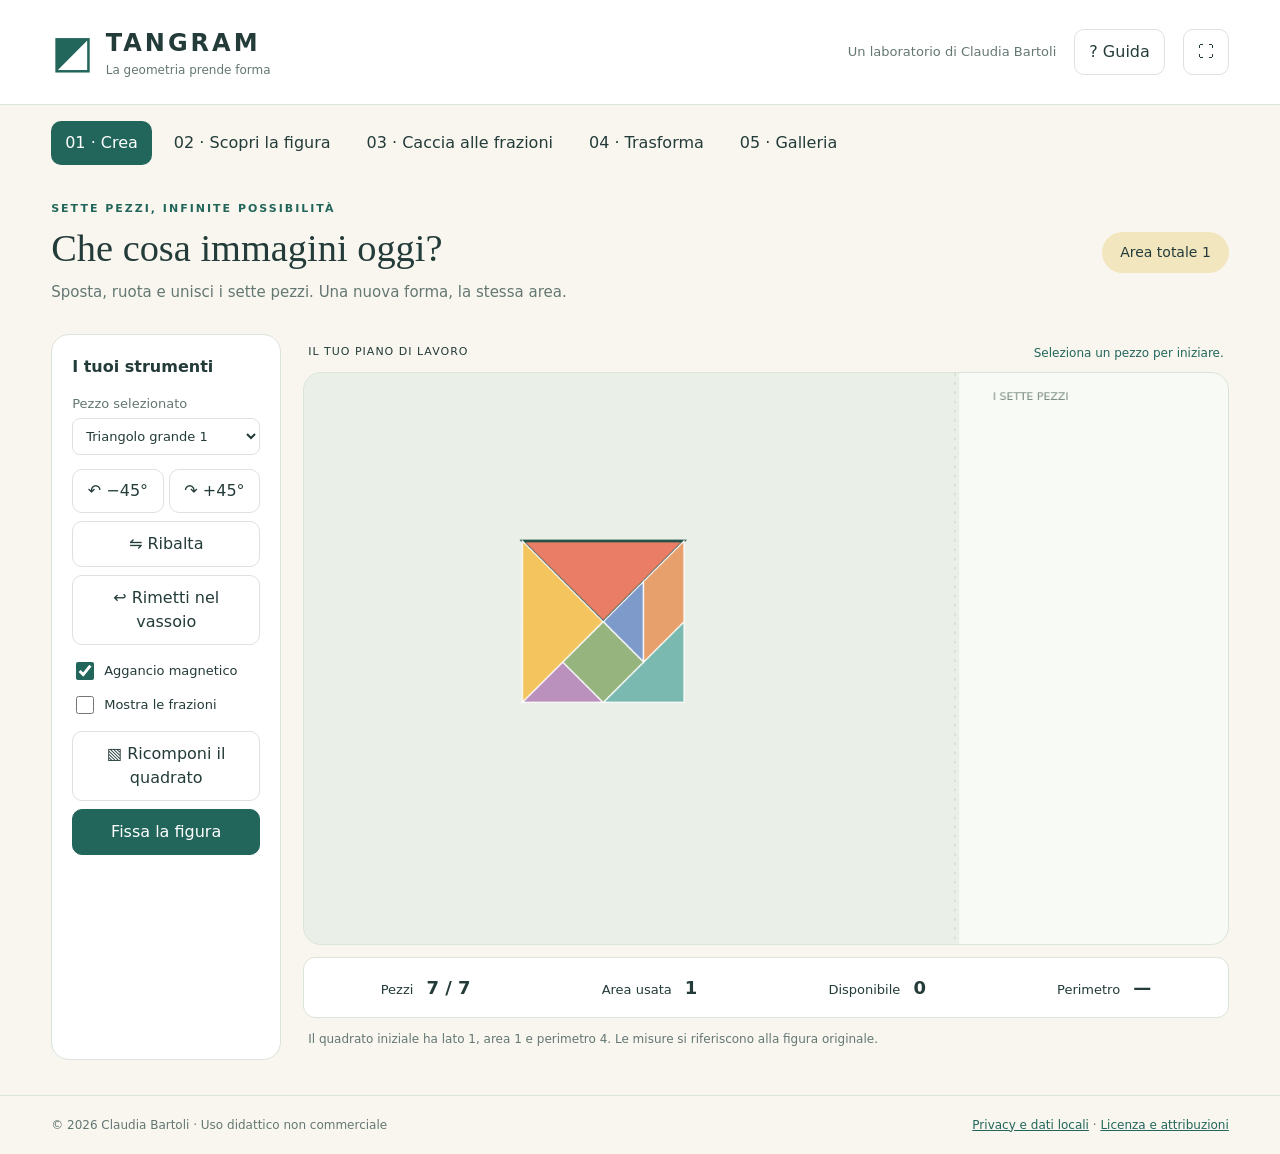
==== index.html @ bd37b662 "Add files via upload" ====
<!doctype html><html lang="it"><head><meta charset="utf-8"><meta name="viewport" content="width=device-width,initial-scale=1"><meta name="description" content="Tangram: un laboratorio di geometria, frazioni e creatività di Claudia Bartoli."><title>Tangram • La geometria prende forma</title><link rel="stylesheet" href="style.css"></head><body>
<header><div class="brand"><span class="logo">◩</span><div><b>TANGRAM</b><small>La geometria prende forma</small></div></div><div class="author">Un laboratorio di Claudia Bartoli</div><button id="help">? Guida</button><button id="full" aria-label="Schermo intero">⛶</button></header>
<nav aria-label="Ambienti"><button data-mode="create" class="active">01 · Crea</button><button data-mode="discover">02 · Scopri la figura</button><button data-mode="fraction">03 · Caccia alle frazioni</button><button data-mode="scene">04 · Trasforma</button><button data-mode="gallery">05 · Galleria</button></nav>
<main><section id="workspace"><div class="heading"><div><p class="eyebrow" id="eyebrow">SETTE PEZZI, INFINITE POSSIBILITÀ</p><h1 id="title">Che cosa immagini oggi?</h1><p id="subtitle">Sposta, ruota e unisci i sette pezzi. Una nuova forma, la stessa area.</p></div><span id="progress" class="pill">Area totale 1</span></div>
<div class="studio"><aside><div id="composeTools"><h2>I tuoi strumenti</h2><label>Pezzo selezionato<select id="pieceSelect"></select></label><div class="pair"><button id="left">↶ −45°</button><button id="right">↷ +45°</button></div><button id="flip">⇋ Ribalta</button><button id="return">↩ Rimetti nel vassoio</button><label class="check"><input type="checkbox" id="magnet" checked>Aggancio magnetico</label><label class="check"><input type="checkbox" id="fractions">Mostra le frazioni</label><button id="reset">▧ Ricomponi il quadrato</button><button id="hint" hidden>☀ Un piccolo aiuto <span id="hintCount">0</span></button><button id="newChallenge" hidden>↻ Nuova sfida</button><label id="targetLabel" hidden>Area da costruire<select id="target"></select></label><button id="newFraction" hidden>⚄ Frazione casuale</button><button id="fix" class="primary">Fissa la figura</button></div>
<div id="paintTools" hidden><h2>Dai spazio ai colori</h2><label class="check"><input id="divisions" type="checkbox" checked>Suddivisioni interne</label><p id="paintInfo">Secchiello: tocca un pezzo per riempirlo.</p><label>Colore<input id="color" type="color" value="#ef7c65"></label><div class="swatches"></div><label id="brushLabel">Dimensione pennello<input id="brushSize" type="range" min="2" max="40" value="12"></label><label class="check"><input id="eraser" type="checkbox">Gomma del pennello</label><button id="undo">↶ Annulla colore</button><button id="edit">Torna ai pezzi</button><button id="toScene">🏞 Inserisci uno sfondo</button></div>
<div id="sceneTools" hidden><h2>La tua scena</h2><label>Paesaggio<select id="background"><option>Bianco</option><option>Prato fiorito</option><option>Bosco</option><option>Mare</option><option>Montagna</option><option>Città</option><option>Spazio</option></select></label><button id="translate" class="primary">✥ Trasla: trascina la figura</button><button id="sceneRotate">↻ Ruota 15°</button><label>Riduci / aumenta<input id="scale" type="range" min="25" max="200" value="100"></label><p id="scaleInfo"></p><button id="duplicate">＋ Duplica la figura</button><button id="removeCopy">Rimuovi copia selezionata</button><button id="backPaint">Torna a colorare</button><p class="note">Traslare e ruotare conservano area e perimetro. Ridimensionare conserva le proporzioni, ma cambia le misure.</p></div>
<div id="saveTools" hidden><hr><label>Titolo della creazione<input id="creationName" maxlength="60" placeholder="La mia farfalla"></label><label>Racconta la figura<textarea id="story" maxlength="300" placeholder="Una breve storia, senza dati personali"></textarea></label><button id="save" class="primary">♡ Salva in galleria</button><div class="pair"><button id="export">PNG</button><button id="print">Stampa</button></div><button id="sheet">Scheda geometrica PNG</button></div></aside>
<div class="boardWrap"><div class="boardHeader"><span id="stageLabel">IL TUO PIANO DI LAVORO</span><span id="status" role="status" aria-live="polite">Seleziona un pezzo per iniziare.</span></div><canvas id="board" width="1100" height="680" tabindex="0" aria-label="Piano Tangram: trascina i pezzi; usa anche Tab, selettore pezzi e frecce. R ruota, F ribalta."></canvas><div class="measure"><span>Pezzi <b id="piecesCount">0 / 7</b></span><span>Area usata <b id="areaValue">0</b></span><span>Disponibile <b id="remaining">1</b></span><span>Perimetro <b id="perimeter">—</b></span></div><p class="under">Il quadrato iniziale ha lato 1, area 1 e perimetro 4. Le misure si riferiscono alla figura originale.</p></div></div></section>
<section id="gallery" hidden><p class="eyebrow">PICCOLI CAPOLAVORI, GRANDI SCOPERTE</p><h1>La tua galleria</h1><p>Le creazioni restano in questo browser. Esporta l’archivio per custodirle o portarle su un altro dispositivo.</p><div class="galleryBar"><button id="myGallery" class="active">Le mie creazioni</button><button id="challengeGallery">Scopri la figura</button><button id="backup">↓ Esporta archivio</button><label class="button">↑ Importa archivio<input id="import" type="file" accept="application/json" hidden></label><button id="clear" class="danger">Cancella tutti i dati</button></div><div id="cards"></div></section></main>
<footer><span>© 2026 Claudia Bartoli · Uso didattico non commerciale</span><span><a href="privacy.html" target="_blank" rel="noopener">Privacy e dati locali</a> · <a href="licenza.html" target="_blank" rel="noopener">Licenza e attribuzioni</a></span></footer>
<dialog id="guide"><button class="close">Chiudi ×</button><h2>Una forma nuova, la stessa area</h2><ol><li><b>Crea:</b> trascina i pezzi dal vassoio a destra sul piano a sinistra. Seleziona e ruota di 45°, ribalta il parallelogramma e prova l’aggancio magnetico.</li><li><b>Scopri la figura:</b> copri la sagoma bianca con tutti i pezzi. L’aiuto rivela la soluzione per 3 secondi e blocca i movimenti. Sono valide anche soluzioni alternative con lo stesso contorno.</li><li><b>Caccia alle frazioni:</b> usa solo i pezzi necessari per l’area richiesta, senza sovrapporli.</li><li><b>Colora:</b> con le suddivisioni usa il secchiello. Senza suddivisioni il pennello è libero di uscire dal contorno.</li><li><b>Trasforma:</b> aggiungi un paesaggio, trasla, ruota o ridimensiona la figura. Puoi duplicarla per creare una scena.</li><li><b>Salva:</b> assegna un titolo e conserva il lavoro. Nella galleria delle sfide puoi riprovare per usare meno aiuti.</li></ol><p>Tastiera: scegli il pezzo dal menu; frecce per spostarlo (Maiusc per piccoli passi), R per ruotare, F per ribaltare. Il perimetro comprende anche i contorni degli eventuali fori; compare dopo una verifica senza sovrapposizioni.</p><p>Evita nomi, cognomi e altri dati personali nei titoli. Il salvataggio automatico conserva anche il lavoro in corso. Su dispositivi condivisi i lavori sono visibili agli altri utilizzatori dello stesso browser.</p></dialog>
<div id="toast" role="status"></div><script src="geometry.js"></script><script src="sagome.js"></script><script src="app.js"></script></body></html>
---- style.css ----
:root{--ink:#233b39;--muted:#647773;--paper:#f8f6ef;--green:#22665b;--line:#dbe3da;--accent:#f5d576}*{box-sizing:border-box}body{margin:0;background:var(--paper);color:var(--ink);font:16px/1.5 system-ui,-apple-system,Segoe UI,sans-serif}header{display:flex;align-items:center;gap:18px;padding:18px 4vw;background:#fff;border-bottom:1px solid var(--line)}.brand{display:flex;align-items:center;gap:12px;margin-right:auto}.brand b{font-size:24px;letter-spacing:3px}.brand small{display:block;color:var(--muted);font-size:12px}.logo{font-size:45px;color:var(--green)}.author{font-size:13px;color:var(--muted)}button,.button,select,input,textarea{font:inherit}button,.button{cursor:pointer;border:1px solid var(--line);background:white;color:var(--ink);border-radius:10px;padding:10px 14px;min-height:44px;transition:background .15s}button:hover,.button:hover{background:#edf3ed}button:disabled{opacity:.45;cursor:default}button.primary,button.active,nav button.active{background:var(--green);border-color:var(--green);color:white}.danger{color:#a3362b}button:focus-visible,a:focus-visible,input:focus-visible,select:focus-visible,canvas:focus-visible{outline:3px solid #d89625;outline-offset:3px}nav{display:flex;gap:8px;padding:16px 4vw;overflow:auto;white-space:nowrap}nav button{border:0;background:transparent}main{max-width:1600px;margin:auto;padding:12px 4vw 35px}.heading{display:flex;align-items:center;justify-content:space-between;gap:15px;margin-bottom:22px}h1{font:500 clamp(27px,3vw,40px)/1.2 Georgia,serif;margin:6px 0 10px}p{margin:8px 0}.eyebrow{letter-spacing:2px;font-size:11px;font-weight:700;color:var(--green)}#subtitle{color:var(--muted);font-size:15px}.pill{background:#f2e6be;padding:10px 18px;border-radius:30px;white-space:nowrap;font-size:14px}.studio{display:grid;grid-template-columns:230px minmax(0,1fr);gap:22px}aside{background:#fff;border:1px solid var(--line);padding:20px;border-radius:18px}h2{font-size:16px;margin:0 0 15px}aside button{width:100%;margin:4px 0}label{display:block;font-size:13px;margin:10px 0;color:var(--muted)}select,input:not([type=checkbox]),textarea{display:block;width:100%;margin-top:5px;border:1px solid var(--line);padding:9px;border-radius:8px;background:#fff;color:var(--ink)}input[type=color]{height:45px;padding:3px}input[type=range]{padding:0;accent-color:var(--green)}.check{display:flex;align-items:center;gap:7px;color:var(--ink)}input[type=checkbox]{width:18px;height:18px;accent-color:var(--green)}.pair{display:flex;gap:5px}.pair button{padding:9px 4px}hr{border:0;border-top:1px solid var(--line);margin:20px 0}.boardWrap{min-width:0}.boardHeader{display:flex;justify-content:space-between;gap:10px;padding:10px 5px;font-size:11px;letter-spacing:1px}#status{letter-spacing:0;text-align:right;color:var(--green);font-size:12px}canvas{width:100%;height:auto;display:block;border:1px solid var(--line);border-radius:18px;touch-action:none;background:#e9f0e8}.measure{display:flex;justify-content:space-around;gap:10px;flex-wrap:wrap;background:#fff;border:1px solid var(--line);border-radius:12px;padding:16px;margin-top:12px;font-size:13px}.measure b{margin-left:9px;font-size:18px}.under,.note{font-size:12px;color:var(--muted);margin:12px 5px}.swatches{display:flex;flex-wrap:wrap;gap:6px}.swatches button{width:27px;min-height:27px;height:27px;border-radius:50%;padding:0;margin:0;border:2px solid #fff;box-shadow:0 0 0 1px #ccc}#paintInfo{font-size:13px}.galleryBar{display:flex;gap:8px;align-items:center;flex-wrap:wrap;margin:20px 0}.galleryBar label{margin:0}#cards{display:grid;grid-template-columns:repeat(auto-fill,minmax(230px,1fr));gap:18px}.card{background:#fff;border:1px solid var(--line);border-radius:15px;padding:15px}.card img{width:100%;border-radius:8px}.card p{font-size:13px}.card button{margin:3px}footer{padding:20px 4vw;display:flex;justify-content:space-between;gap:15px;flex-wrap:wrap;border-top:1px solid var(--line);font-size:12px;color:var(--muted)}a{color:var(--green)}dialog{max-width:680px;width:90%;border:1px solid var(--line);border-radius:18px;padding:28px;color:var(--ink)}dialog::backdrop{background:#173c3866}.close{float:right}li{margin-bottom:12px}#toast{position:fixed;bottom:25px;left:50%;transform:translateX(-50%);background:var(--ink);color:white;padding:14px 22px;border-radius:12px;max-width:90%;display:none;z-index:20}[hidden]{display:none!important}.legal{max-width:850px;background:white;padding:40px;margin:30px auto;border-radius:15px}.legal h2{margin-top:26px}@media(max-width:900px){.author{display:none}.studio{grid-template-columns:180px minmax(0,1fr)}aside{padding:12px}main{padding:10px 2vw}.heading{align-items:start}.pill{font-size:12px;padding:8px}.boardHeader{display:block}#status{display:block;text-align:left}.measure{font-size:11px}.measure b{font-size:15px}}@media(max-width:620px){header{padding:10px}.brand b{font-size:20px}.brand small{font-size:10px}.studio{display:flex;flex-direction:column-reverse}.heading{display:block}.pill{display:inline-block;margin-top:5px}aside{padding:15px}aside>div{display:flex;gap:8px;flex-wrap:wrap;align-items:center}aside button{width:auto}aside h2,aside p{width:100%}aside label{max-width:200px}.pair{display:inline-flex}.boardHeader{font-size:10px}nav{padding:8px}nav button{padding:8px;font-size:13px}.legal{padding:20px;margin:10px}.measure{padding:10px}}@media print{header,nav,aside,footer,.heading,.boardHeader,.under,#gallery,dialog,#toast{display:none!important}main{padding:0}.studio{display:block}canvas{border:0;max-height:85vh;object-fit:contain}.measure{border:0}body{background:white}}
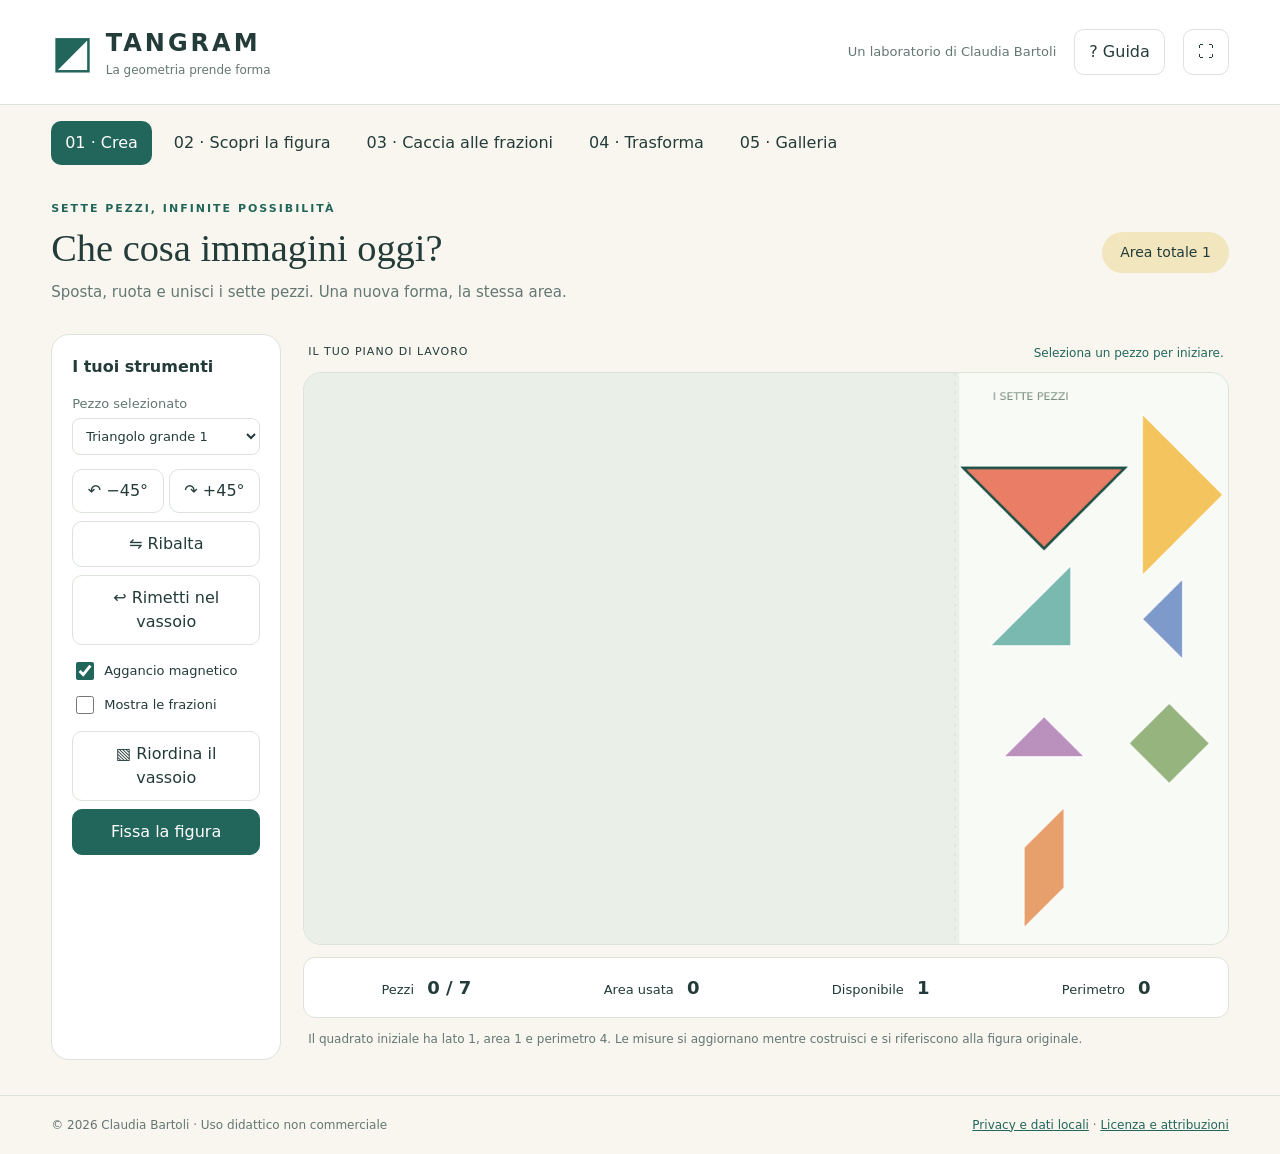
==== commit 6caf9604: "Add files via upload" ====
--- a/index.html
+++ b/index.html
@@ -1,13 +1,13 @@
-<!doctype html><html lang="it"><head><meta charset="utf-8"><meta name="viewport" content="width=device-width,initial-scale=1"><meta name="description" content="Tangram: un laboratorio di geometria, frazioni e creatività di Claudia Bartoli."><title>Tangram • La geometria prende forma</title><link rel="stylesheet" href="style.css"></head><body>
+<!doctype html><html lang="it"><head><meta charset="utf-8"><meta name="viewport" content="width=device-width,initial-scale=1"><meta name="description" content="Tangram: un laboratorio di geometria, frazioni e creatività di Claudia Bartoli."><title>Tangram • La geometria prende forma</title><link rel="stylesheet" href="style.css?v=1.1"></head><body>
 <header><div class="brand"><span class="logo">◩</span><div><b>TANGRAM</b><small>La geometria prende forma</small></div></div><div class="author">Un laboratorio di Claudia Bartoli</div><button id="help">? Guida</button><button id="full" aria-label="Schermo intero">⛶</button></header>
 <nav aria-label="Ambienti"><button data-mode="create" class="active">01 · Crea</button><button data-mode="discover">02 · Scopri la figura</button><button data-mode="fraction">03 · Caccia alle frazioni</button><button data-mode="scene">04 · Trasforma</button><button data-mode="gallery">05 · Galleria</button></nav>
 <main><section id="workspace"><div class="heading"><div><p class="eyebrow" id="eyebrow">SETTE PEZZI, INFINITE POSSIBILITÀ</p><h1 id="title">Che cosa immagini oggi?</h1><p id="subtitle">Sposta, ruota e unisci i sette pezzi. Una nuova forma, la stessa area.</p></div><span id="progress" class="pill">Area totale 1</span></div>
-<div class="studio"><aside><div id="composeTools"><h2>I tuoi strumenti</h2><label>Pezzo selezionato<select id="pieceSelect"></select></label><div class="pair"><button id="left">↶ −45°</button><button id="right">↷ +45°</button></div><button id="flip">⇋ Ribalta</button><button id="return">↩ Rimetti nel vassoio</button><label class="check"><input type="checkbox" id="magnet" checked>Aggancio magnetico</label><label class="check"><input type="checkbox" id="fractions">Mostra le frazioni</label><button id="reset">▧ Ricomponi il quadrato</button><button id="hint" hidden>☀ Un piccolo aiuto <span id="hintCount">0</span></button><button id="newChallenge" hidden>↻ Nuova sfida</button><label id="targetLabel" hidden>Area da costruire<select id="target"></select></label><button id="newFraction" hidden>⚄ Frazione casuale</button><button id="fix" class="primary">Fissa la figura</button></div>
+<div class="studio"><aside><div id="composeTools"><h2>I tuoi strumenti</h2><label>Pezzo selezionato<select id="pieceSelect"></select></label><div class="pair"><button id="left">↶ −45°</button><button id="right">↷ +45°</button></div><button id="flip">⇋ Ribalta</button><button id="return">↩ Rimetti nel vassoio</button><label class="check"><input type="checkbox" id="magnet" checked>Aggancio magnetico</label><label class="check"><input type="checkbox" id="fractions">Mostra le frazioni</label><button id="reset">▧ Riordina il vassoio</button><button id="hint" hidden>☀ Un piccolo aiuto <span id="hintCount">0</span></button><button id="newChallenge" hidden>↻ Nuova sfida</button><label id="targetLabel" hidden>Area da costruire<select id="target"></select></label><button id="newFraction" hidden>⚄ Frazione casuale</button><button id="fix" class="primary">Fissa la figura</button></div>
 <div id="paintTools" hidden><h2>Dai spazio ai colori</h2><label class="check"><input id="divisions" type="checkbox" checked>Suddivisioni interne</label><p id="paintInfo">Secchiello: tocca un pezzo per riempirlo.</p><label>Colore<input id="color" type="color" value="#ef7c65"></label><div class="swatches"></div><label id="brushLabel">Dimensione pennello<input id="brushSize" type="range" min="2" max="40" value="12"></label><label class="check"><input id="eraser" type="checkbox">Gomma del pennello</label><button id="undo">↶ Annulla colore</button><button id="edit">Torna ai pezzi</button><button id="toScene">🏞 Inserisci uno sfondo</button></div>
 <div id="sceneTools" hidden><h2>La tua scena</h2><label>Paesaggio<select id="background"><option>Bianco</option><option>Prato fiorito</option><option>Bosco</option><option>Mare</option><option>Montagna</option><option>Città</option><option>Spazio</option></select></label><button id="translate" class="primary">✥ Trasla: trascina la figura</button><button id="sceneRotate">↻ Ruota 15°</button><label>Riduci / aumenta<input id="scale" type="range" min="25" max="200" value="100"></label><p id="scaleInfo"></p><button id="duplicate">＋ Duplica la figura</button><button id="removeCopy">Rimuovi copia selezionata</button><button id="backPaint">Torna a colorare</button><p class="note">Traslare e ruotare conservano area e perimetro. Ridimensionare conserva le proporzioni, ma cambia le misure.</p></div>
 <div id="saveTools" hidden><hr><label>Titolo della creazione<input id="creationName" maxlength="60" placeholder="La mia farfalla"></label><label>Racconta la figura<textarea id="story" maxlength="300" placeholder="Una breve storia, senza dati personali"></textarea></label><button id="save" class="primary">♡ Salva in galleria</button><div class="pair"><button id="export">PNG</button><button id="print">Stampa</button></div><button id="sheet">Scheda geometrica PNG</button></div></aside>
-<div class="boardWrap"><div class="boardHeader"><span id="stageLabel">IL TUO PIANO DI LAVORO</span><span id="status" role="status" aria-live="polite">Seleziona un pezzo per iniziare.</span></div><canvas id="board" width="1100" height="680" tabindex="0" aria-label="Piano Tangram: trascina i pezzi; usa anche Tab, selettore pezzi e frecce. R ruota, F ribalta."></canvas><div class="measure"><span>Pezzi <b id="piecesCount">0 / 7</b></span><span>Area usata <b id="areaValue">0</b></span><span>Disponibile <b id="remaining">1</b></span><span>Perimetro <b id="perimeter">—</b></span></div><p class="under">Il quadrato iniziale ha lato 1, area 1 e perimetro 4. Le misure si riferiscono alla figura originale.</p></div></div></section>
+<div class="boardWrap"><div class="boardHeader"><span id="stageLabel">IL TUO PIANO DI LAVORO</span><span id="status" role="status" aria-live="polite">Seleziona un pezzo per iniziare.</span></div><canvas id="board" width="1100" height="680" tabindex="0" aria-label="Piano Tangram: trascina i pezzi; usa anche Tab, selettore pezzi e frecce. R ruota, F ribalta."></canvas><div class="measure"><span>Pezzi <b id="piecesCount">0 / 7</b></span><span>Area usata <b id="areaValue">0</b></span><span>Disponibile <b id="remaining">1</b></span><span>Perimetro <b id="perimeter">—</b></span></div><p class="under">Il quadrato iniziale ha lato 1, area 1 e perimetro 4. Le misure si aggiornano mentre costruisci e si riferiscono alla figura originale.</p></div></div></section>
 <section id="gallery" hidden><p class="eyebrow">PICCOLI CAPOLAVORI, GRANDI SCOPERTE</p><h1>La tua galleria</h1><p>Le creazioni restano in questo browser. Esporta l’archivio per custodirle o portarle su un altro dispositivo.</p><div class="galleryBar"><button id="myGallery" class="active">Le mie creazioni</button><button id="challengeGallery">Scopri la figura</button><button id="backup">↓ Esporta archivio</button><label class="button">↑ Importa archivio<input id="import" type="file" accept="application/json" hidden></label><button id="clear" class="danger">Cancella tutti i dati</button></div><div id="cards"></div></section></main>
 <footer><span>© 2026 Claudia Bartoli · Uso didattico non commerciale</span><span><a href="privacy.html" target="_blank" rel="noopener">Privacy e dati locali</a> · <a href="licenza.html" target="_blank" rel="noopener">Licenza e attribuzioni</a></span></footer>
-<dialog id="guide"><button class="close">Chiudi ×</button><h2>Una forma nuova, la stessa area</h2><ol><li><b>Crea:</b> trascina i pezzi dal vassoio a destra sul piano a sinistra. Seleziona e ruota di 45°, ribalta il parallelogramma e prova l’aggancio magnetico.</li><li><b>Scopri la figura:</b> copri la sagoma bianca con tutti i pezzi. L’aiuto rivela la soluzione per 3 secondi e blocca i movimenti. Sono valide anche soluzioni alternative con lo stesso contorno.</li><li><b>Caccia alle frazioni:</b> usa solo i pezzi necessari per l’area richiesta, senza sovrapporli.</li><li><b>Colora:</b> con le suddivisioni usa il secchiello. Senza suddivisioni il pennello è libero di uscire dal contorno.</li><li><b>Trasforma:</b> aggiungi un paesaggio, trasla, ruota o ridimensiona la figura. Puoi duplicarla per creare una scena.</li><li><b>Salva:</b> assegna un titolo e conserva il lavoro. Nella galleria delle sfide puoi riprovare per usare meno aiuti.</li></ol><p>Tastiera: scegli il pezzo dal menu; frecce per spostarlo (Maiusc per piccoli passi), R per ruotare, F per ribaltare. Il perimetro comprende anche i contorni degli eventuali fori; compare dopo una verifica senza sovrapposizioni.</p><p>Evita nomi, cognomi e altri dati personali nei titoli. Il salvataggio automatico conserva anche il lavoro in corso. Su dispositivi condivisi i lavori sono visibili agli altri utilizzatori dello stesso browser.</p></dialog>
-<div id="toast" role="status"></div><script src="geometry.js"></script><script src="sagome.js"></script><script src="app.js"></script></body></html>
+<dialog id="guide"><button class="close">Chiudi ×</button><h2>Una forma nuova, la stessa area</h2><ol><li><b>Crea:</b> trascina i pezzi dal vassoio a destra sul piano a sinistra. Seleziona e ruota di 45°, ribalta il parallelogramma e prova l’aggancio magnetico.</li><li><b>Scopri la figura:</b> copri la sagoma bianca con tutti i pezzi. L’aiuto rivela la soluzione per 3 secondi e blocca i movimenti. Sono valide anche soluzioni alternative con lo stesso contorno.</li><li><b>Caccia alle frazioni:</b> usa solo i pezzi necessari per l’area richiesta, senza sovrapporli.</li><li><b>Colora:</b> con le suddivisioni usa il secchiello. Senza suddivisioni il pennello è libero di uscire dal contorno.</li><li><b>Trasforma:</b> aggiungi un paesaggio, trasla, ruota o ridimensiona la figura. Puoi duplicarla per creare una scena.</li><li><b>Salva:</b> assegna un titolo e conserva il lavoro. Nella galleria delle sfide puoi riprovare per usare meno aiuti.</li></ol><p>Tastiera: scegli il pezzo dal menu; frecce per spostarlo (Maiusc per piccoli passi), R per ruotare, F per ribaltare. Il perimetro comprende anche i contorni degli eventuali fori e si aggiorna durante la costruzione. Con l’aggancio attivo i movimenti che sovrappongono i pezzi vengono bloccati.</p><p>Evita nomi, cognomi e altri dati personali nei titoli. Il salvataggio automatico conserva anche il lavoro in corso. Su dispositivi condivisi i lavori sono visibili agli altri utilizzatori dello stesso browser.</p></dialog>
+<div id="toast" role="status"></div><script src="geometry.js?v=1.1"></script><script src="sagome.js?v=1.1"></script><script src="app.js?v=1.1"></script></body></html>
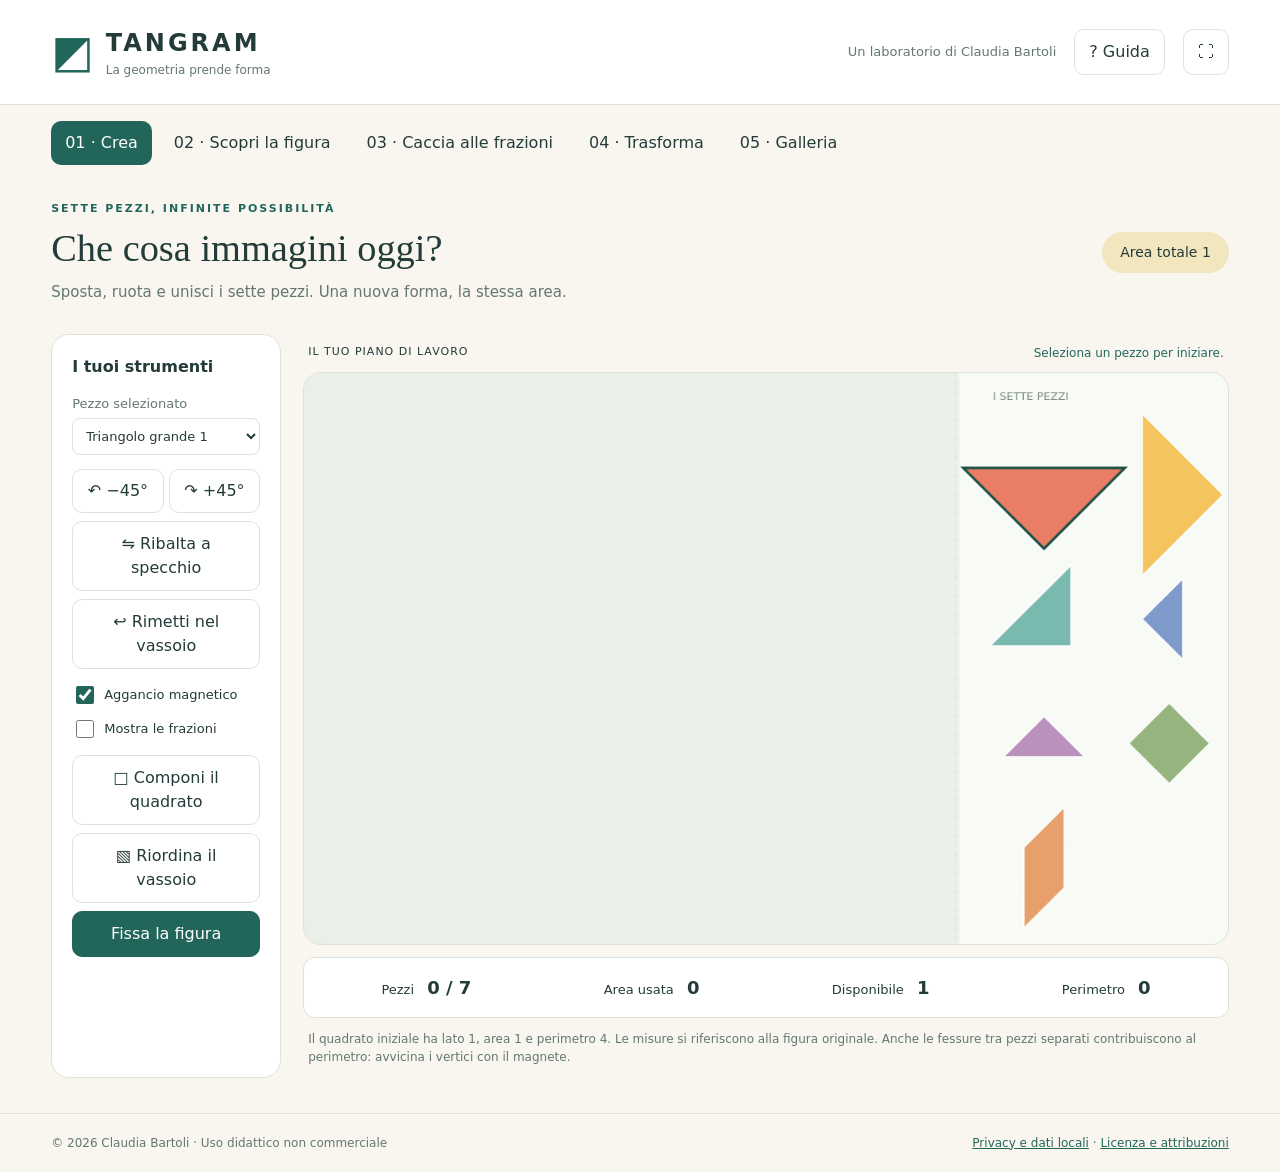
==== commit 58cc2794: "Add files via upload" ====
--- a/index.html
+++ b/index.html
@@ -1,13 +1,13 @@
-<!doctype html><html lang="it"><head><meta charset="utf-8"><meta name="viewport" content="width=device-width,initial-scale=1"><meta name="description" content="Tangram: un laboratorio di geometria, frazioni e creatività di Claudia Bartoli."><title>Tangram • La geometria prende forma</title><link rel="stylesheet" href="style.css?v=1.1"></head><body>
+<!doctype html><html lang="it"><head><meta charset="utf-8"><meta name="viewport" content="width=device-width,initial-scale=1"><meta name="description" content="Tangram: un laboratorio di geometria, frazioni e creatività di Claudia Bartoli."><title>Tangram • La geometria prende forma</title><link rel="stylesheet" href="style.css?v=1.2"></head><body>
 <header><div class="brand"><span class="logo">◩</span><div><b>TANGRAM</b><small>La geometria prende forma</small></div></div><div class="author">Un laboratorio di Claudia Bartoli</div><button id="help">? Guida</button><button id="full" aria-label="Schermo intero">⛶</button></header>
 <nav aria-label="Ambienti"><button data-mode="create" class="active">01 · Crea</button><button data-mode="discover">02 · Scopri la figura</button><button data-mode="fraction">03 · Caccia alle frazioni</button><button data-mode="scene">04 · Trasforma</button><button data-mode="gallery">05 · Galleria</button></nav>
 <main><section id="workspace"><div class="heading"><div><p class="eyebrow" id="eyebrow">SETTE PEZZI, INFINITE POSSIBILITÀ</p><h1 id="title">Che cosa immagini oggi?</h1><p id="subtitle">Sposta, ruota e unisci i sette pezzi. Una nuova forma, la stessa area.</p></div><span id="progress" class="pill">Area totale 1</span></div>
-<div class="studio"><aside><div id="composeTools"><h2>I tuoi strumenti</h2><label>Pezzo selezionato<select id="pieceSelect"></select></label><div class="pair"><button id="left">↶ −45°</button><button id="right">↷ +45°</button></div><button id="flip">⇋ Ribalta</button><button id="return">↩ Rimetti nel vassoio</button><label class="check"><input type="checkbox" id="magnet" checked>Aggancio magnetico</label><label class="check"><input type="checkbox" id="fractions">Mostra le frazioni</label><button id="reset">▧ Riordina il vassoio</button><button id="hint" hidden>☀ Un piccolo aiuto <span id="hintCount">0</span></button><button id="newChallenge" hidden>↻ Nuova sfida</button><label id="targetLabel" hidden>Area da costruire<select id="target"></select></label><button id="newFraction" hidden>⚄ Frazione casuale</button><button id="fix" class="primary">Fissa la figura</button></div>
+<div class="studio"><aside><div id="composeTools"><h2>I tuoi strumenti</h2><label>Pezzo selezionato<select id="pieceSelect"></select></label><div class="pair"><button id="left">↶ −45°</button><button id="right">↷ +45°</button></div><button id="flip">⇋ Ribalta a specchio</button><button id="return">↩ Rimetti nel vassoio</button><label class="check"><input type="checkbox" id="magnet" checked>Aggancio magnetico</label><label class="check"><input type="checkbox" id="fractions">Mostra le frazioni</label><button id="baseSquare">□ Componi il quadrato</button><button id="reset">▧ Riordina il vassoio</button><button id="hint" hidden>☀ Un piccolo aiuto <span id="hintCount">0</span></button><button id="newChallenge" hidden>↻ Nuova sfida</button><label id="targetLabel" hidden>Area da costruire<select id="target"></select></label><button id="newFraction" hidden>⚄ Frazione casuale</button><button id="fix" class="primary">Fissa la figura</button></div>
 <div id="paintTools" hidden><h2>Dai spazio ai colori</h2><label class="check"><input id="divisions" type="checkbox" checked>Suddivisioni interne</label><p id="paintInfo">Secchiello: tocca un pezzo per riempirlo.</p><label>Colore<input id="color" type="color" value="#ef7c65"></label><div class="swatches"></div><label id="brushLabel">Dimensione pennello<input id="brushSize" type="range" min="2" max="40" value="12"></label><label class="check"><input id="eraser" type="checkbox">Gomma del pennello</label><button id="undo">↶ Annulla colore</button><button id="edit">Torna ai pezzi</button><button id="toScene">🏞 Inserisci uno sfondo</button></div>
 <div id="sceneTools" hidden><h2>La tua scena</h2><label>Paesaggio<select id="background"><option>Bianco</option><option>Prato fiorito</option><option>Bosco</option><option>Mare</option><option>Montagna</option><option>Città</option><option>Spazio</option></select></label><button id="translate" class="primary">✥ Trasla: trascina la figura</button><button id="sceneRotate">↻ Ruota 15°</button><label>Riduci / aumenta<input id="scale" type="range" min="25" max="200" value="100"></label><p id="scaleInfo"></p><button id="duplicate">＋ Duplica la figura</button><button id="removeCopy">Rimuovi copia selezionata</button><button id="backPaint">Torna a colorare</button><p class="note">Traslare e ruotare conservano area e perimetro. Ridimensionare conserva le proporzioni, ma cambia le misure.</p></div>
 <div id="saveTools" hidden><hr><label>Titolo della creazione<input id="creationName" maxlength="60" placeholder="La mia farfalla"></label><label>Racconta la figura<textarea id="story" maxlength="300" placeholder="Una breve storia, senza dati personali"></textarea></label><button id="save" class="primary">♡ Salva in galleria</button><div class="pair"><button id="export">PNG</button><button id="print">Stampa</button></div><button id="sheet">Scheda geometrica PNG</button></div></aside>
-<div class="boardWrap"><div class="boardHeader"><span id="stageLabel">IL TUO PIANO DI LAVORO</span><span id="status" role="status" aria-live="polite">Seleziona un pezzo per iniziare.</span></div><canvas id="board" width="1100" height="680" tabindex="0" aria-label="Piano Tangram: trascina i pezzi; usa anche Tab, selettore pezzi e frecce. R ruota, F ribalta."></canvas><div class="measure"><span>Pezzi <b id="piecesCount">0 / 7</b></span><span>Area usata <b id="areaValue">0</b></span><span>Disponibile <b id="remaining">1</b></span><span>Perimetro <b id="perimeter">—</b></span></div><p class="under">Il quadrato iniziale ha lato 1, area 1 e perimetro 4. Le misure si aggiornano mentre costruisci e si riferiscono alla figura originale.</p></div></div></section>
+<div class="boardWrap"><div class="boardHeader"><span id="stageLabel">IL TUO PIANO DI LAVORO</span><span id="status" role="status" aria-live="polite">Seleziona un pezzo per iniziare.</span></div><canvas id="board" width="1100" height="680" tabindex="0" aria-label="Piano Tangram: trascina i pezzi; usa anche Tab, selettore pezzi e frecce. R ruota, F ribalta."></canvas><div class="measure"><span>Pezzi <b id="piecesCount">0 / 7</b></span><span>Area usata <b id="areaValue">0</b></span><span>Disponibile <b id="remaining">1</b></span><span>Perimetro <b id="perimeter">—</b></span></div><p class="under">Il quadrato iniziale ha lato 1, area 1 e perimetro 4. Le misure si riferiscono alla figura originale. Anche le fessure tra pezzi separati contribuiscono al perimetro: avvicina i vertici con il magnete.</p></div></div></section>
 <section id="gallery" hidden><p class="eyebrow">PICCOLI CAPOLAVORI, GRANDI SCOPERTE</p><h1>La tua galleria</h1><p>Le creazioni restano in questo browser. Esporta l’archivio per custodirle o portarle su un altro dispositivo.</p><div class="galleryBar"><button id="myGallery" class="active">Le mie creazioni</button><button id="challengeGallery">Scopri la figura</button><button id="backup">↓ Esporta archivio</button><label class="button">↑ Importa archivio<input id="import" type="file" accept="application/json" hidden></label><button id="clear" class="danger">Cancella tutti i dati</button></div><div id="cards"></div></section></main>
 <footer><span>© 2026 Claudia Bartoli · Uso didattico non commerciale</span><span><a href="privacy.html" target="_blank" rel="noopener">Privacy e dati locali</a> · <a href="licenza.html" target="_blank" rel="noopener">Licenza e attribuzioni</a></span></footer>
-<dialog id="guide"><button class="close">Chiudi ×</button><h2>Una forma nuova, la stessa area</h2><ol><li><b>Crea:</b> trascina i pezzi dal vassoio a destra sul piano a sinistra. Seleziona e ruota di 45°, ribalta il parallelogramma e prova l’aggancio magnetico.</li><li><b>Scopri la figura:</b> copri la sagoma bianca con tutti i pezzi. L’aiuto rivela la soluzione per 3 secondi e blocca i movimenti. Sono valide anche soluzioni alternative con lo stesso contorno.</li><li><b>Caccia alle frazioni:</b> usa solo i pezzi necessari per l’area richiesta, senza sovrapporli.</li><li><b>Colora:</b> con le suddivisioni usa il secchiello. Senza suddivisioni il pennello è libero di uscire dal contorno.</li><li><b>Trasforma:</b> aggiungi un paesaggio, trasla, ruota o ridimensiona la figura. Puoi duplicarla per creare una scena.</li><li><b>Salva:</b> assegna un titolo e conserva il lavoro. Nella galleria delle sfide puoi riprovare per usare meno aiuti.</li></ol><p>Tastiera: scegli il pezzo dal menu; frecce per spostarlo (Maiusc per piccoli passi), R per ruotare, F per ribaltare. Il perimetro comprende anche i contorni degli eventuali fori e si aggiorna durante la costruzione. Con l’aggancio attivo i movimenti che sovrappongono i pezzi vengono bloccati.</p><p>Evita nomi, cognomi e altri dati personali nei titoli. Il salvataggio automatico conserva anche il lavoro in corso. Su dispositivi condivisi i lavori sono visibili agli altri utilizzatori dello stesso browser.</p></dialog>
-<div id="toast" role="status"></div><script src="geometry.js?v=1.1"></script><script src="sagome.js?v=1.1"></script><script src="app.js?v=1.1"></script></body></html>
+<dialog id="guide"><button class="close">Chiudi ×</button><h2>Una forma nuova, la stessa area</h2><ol><li><b>Crea:</b> trascina i pezzi dal vassoio a destra sul piano a sinistra. Seleziona e ruota di 45°, ribalta il parallelogramma e prova l’aggancio magnetico.</li><li><b>Scopri la figura:</b> copri la sagoma bianca con tutti i pezzi. L’aiuto rivela la soluzione per 3 secondi e blocca i movimenti. Sono valide anche soluzioni alternative con lo stesso contorno.</li><li><b>Caccia alle frazioni:</b> usa solo i pezzi necessari per l’area richiesta, senza sovrapporli.</li><li><b>Colora:</b> con le suddivisioni usa il secchiello. Senza suddivisioni il pennello è libero di uscire dal contorno. Riempimenti e tratti restano visibili passando da una modalità all’altra.</li><li><b>Trasforma:</b> aggiungi un paesaggio, trasla, ruota o ridimensiona la figura. Puoi duplicarla per creare una scena.</li><li><b>Salva:</b> assegna un titolo e conserva il lavoro. Nella galleria delle sfide puoi riprovare per usare meno aiuti.</li></ol><p>Tastiera: scegli il pezzo dal menu; frecce per spostarlo (Maiusc per piccoli passi), R per ruotare, F per ribaltare. Il perimetro comprende anche i contorni degli eventuali fori e si aggiorna durante la costruzione. Con l’aggancio attivo i movimenti che sovrappongono i pezzi vengono bloccati.</p><p>Evita nomi, cognomi e altri dati personali nei titoli. Il salvataggio automatico conserva anche il lavoro in corso. Su dispositivi condivisi i lavori sono visibili agli altri utilizzatori dello stesso browser.</p></dialog>
+<div id="toast" role="status"></div><script src="geometry.js?v=1.2"></script><script src="sagome.js?v=1.2"></script><script src="app.js?v=1.2"></script></body></html>
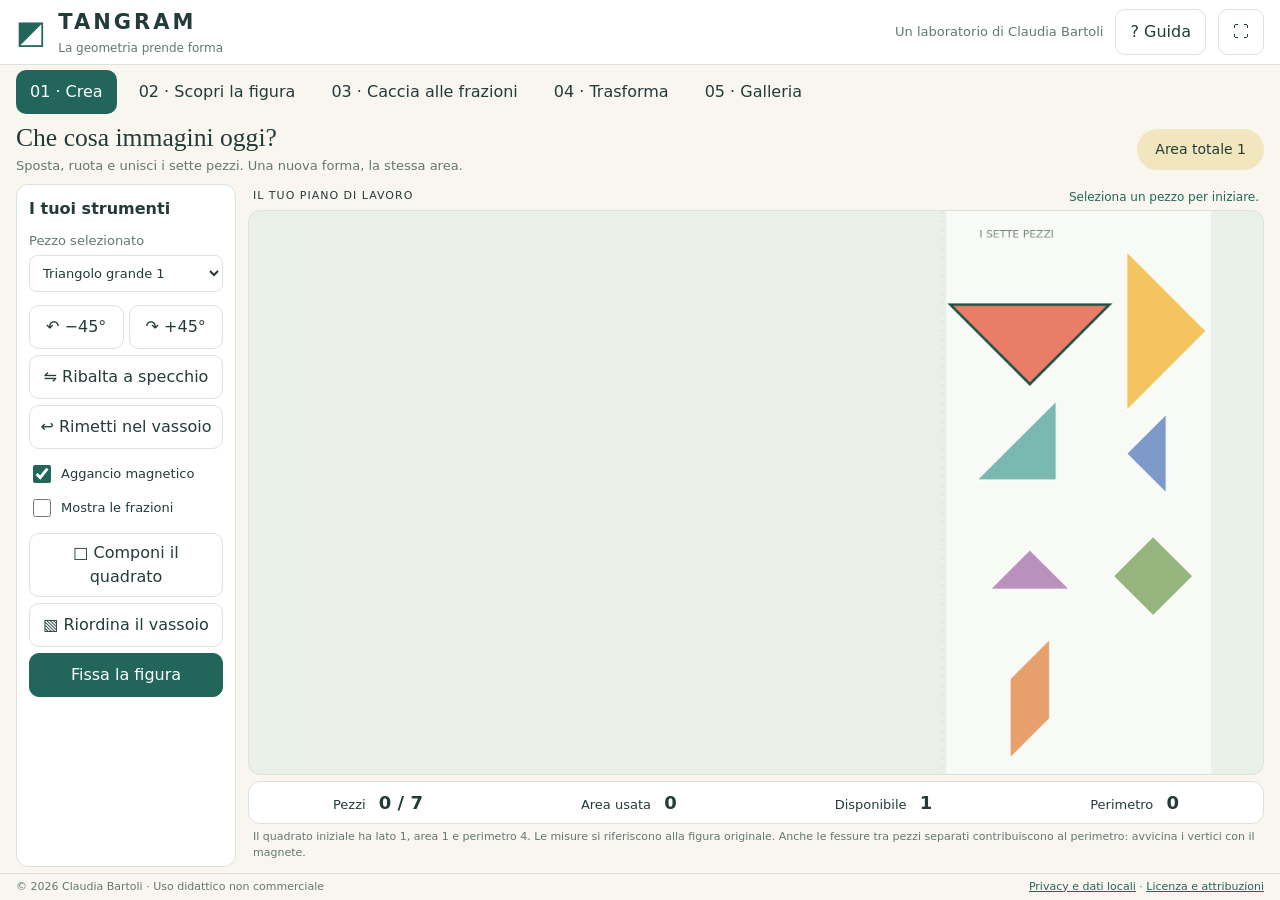
==== commit 27f3bddc: "Add files via upload" ====
--- a/index.html
+++ b/index.html
@@ -1,4 +1,4 @@
-<!doctype html><html lang="it"><head><meta charset="utf-8"><meta name="viewport" content="width=device-width,initial-scale=1"><meta name="description" content="Tangram: un laboratorio di geometria, frazioni e creatività di Claudia Bartoli."><title>Tangram • La geometria prende forma</title><link rel="stylesheet" href="style.css?v=1.2"></head><body>
+<!doctype html><html lang="it"><head><meta charset="utf-8"><meta name="viewport" content="width=device-width,initial-scale=1"><meta name="description" content="Tangram: un laboratorio di geometria, frazioni e creatività di Claudia Bartoli."><title>Tangram • La geometria prende forma</title><link rel="stylesheet" href="style.css?v=1.3"></head><body>
 <header><div class="brand"><span class="logo">◩</span><div><b>TANGRAM</b><small>La geometria prende forma</small></div></div><div class="author">Un laboratorio di Claudia Bartoli</div><button id="help">? Guida</button><button id="full" aria-label="Schermo intero">⛶</button></header>
 <nav aria-label="Ambienti"><button data-mode="create" class="active">01 · Crea</button><button data-mode="discover">02 · Scopri la figura</button><button data-mode="fraction">03 · Caccia alle frazioni</button><button data-mode="scene">04 · Trasforma</button><button data-mode="gallery">05 · Galleria</button></nav>
 <main><section id="workspace"><div class="heading"><div><p class="eyebrow" id="eyebrow">SETTE PEZZI, INFINITE POSSIBILITÀ</p><h1 id="title">Che cosa immagini oggi?</h1><p id="subtitle">Sposta, ruota e unisci i sette pezzi. Una nuova forma, la stessa area.</p></div><span id="progress" class="pill">Area totale 1</span></div>
@@ -10,4 +10,4 @@
 <section id="gallery" hidden><p class="eyebrow">PICCOLI CAPOLAVORI, GRANDI SCOPERTE</p><h1>La tua galleria</h1><p>Le creazioni restano in questo browser. Esporta l’archivio per custodirle o portarle su un altro dispositivo.</p><div class="galleryBar"><button id="myGallery" class="active">Le mie creazioni</button><button id="challengeGallery">Scopri la figura</button><button id="backup">↓ Esporta archivio</button><label class="button">↑ Importa archivio<input id="import" type="file" accept="application/json" hidden></label><button id="clear" class="danger">Cancella tutti i dati</button></div><div id="cards"></div></section></main>
 <footer><span>© 2026 Claudia Bartoli · Uso didattico non commerciale</span><span><a href="privacy.html" target="_blank" rel="noopener">Privacy e dati locali</a> · <a href="licenza.html" target="_blank" rel="noopener">Licenza e attribuzioni</a></span></footer>
 <dialog id="guide"><button class="close">Chiudi ×</button><h2>Una forma nuova, la stessa area</h2><ol><li><b>Crea:</b> trascina i pezzi dal vassoio a destra sul piano a sinistra. Seleziona e ruota di 45°, ribalta il parallelogramma e prova l’aggancio magnetico.</li><li><b>Scopri la figura:</b> copri la sagoma bianca con tutti i pezzi. L’aiuto rivela la soluzione per 3 secondi e blocca i movimenti. Sono valide anche soluzioni alternative con lo stesso contorno.</li><li><b>Caccia alle frazioni:</b> usa solo i pezzi necessari per l’area richiesta, senza sovrapporli.</li><li><b>Colora:</b> con le suddivisioni usa il secchiello. Senza suddivisioni il pennello è libero di uscire dal contorno. Riempimenti e tratti restano visibili passando da una modalità all’altra.</li><li><b>Trasforma:</b> aggiungi un paesaggio, trasla, ruota o ridimensiona la figura. Puoi duplicarla per creare una scena.</li><li><b>Salva:</b> assegna un titolo e conserva il lavoro. Nella galleria delle sfide puoi riprovare per usare meno aiuti.</li></ol><p>Tastiera: scegli il pezzo dal menu; frecce per spostarlo (Maiusc per piccoli passi), R per ruotare, F per ribaltare. Il perimetro comprende anche i contorni degli eventuali fori e si aggiorna durante la costruzione. Con l’aggancio attivo i movimenti che sovrappongono i pezzi vengono bloccati.</p><p>Evita nomi, cognomi e altri dati personali nei titoli. Il salvataggio automatico conserva anche il lavoro in corso. Su dispositivi condivisi i lavori sono visibili agli altri utilizzatori dello stesso browser.</p></dialog>
-<div id="toast" role="status"></div><script src="geometry.js?v=1.2"></script><script src="sagome.js?v=1.2"></script><script src="app.js?v=1.2"></script></body></html>
+<div id="toast" role="status"></div><script src="geometry.js?v=1.3"></script><script src="sagome.js?v=1.3"></script><script src="app.js?v=1.3"></script></body></html>
--- a/style.css
+++ b/style.css
@@ -1 +1,24 @@
 :root{--ink:#233b39;--muted:#647773;--paper:#f8f6ef;--green:#22665b;--line:#dbe3da;--accent:#f5d576}*{box-sizing:border-box}body{margin:0;background:var(--paper);color:var(--ink);font:16px/1.5 system-ui,-apple-system,Segoe UI,sans-serif}header{display:flex;align-items:center;gap:18px;padding:18px 4vw;background:#fff;border-bottom:1px solid var(--line)}.brand{display:flex;align-items:center;gap:12px;margin-right:auto}.brand b{font-size:24px;letter-spacing:3px}.brand small{display:block;color:var(--muted);font-size:12px}.logo{font-size:45px;color:var(--green)}.author{font-size:13px;color:var(--muted)}button,.button,select,input,textarea{font:inherit}button,.button{cursor:pointer;border:1px solid var(--line);background:white;color:var(--ink);border-radius:10px;padding:10px 14px;min-height:44px;transition:background .15s}button:hover,.button:hover{background:#edf3ed}button:disabled{opacity:.45;cursor:default}button.primary,button.active,nav button.active{background:var(--green);border-color:var(--green);color:white}.danger{color:#a3362b}button:focus-visible,a:focus-visible,input:focus-visible,select:focus-visible,canvas:focus-visible{outline:3px solid #d89625;outline-offset:3px}nav{display:flex;gap:8px;padding:16px 4vw;overflow:auto;white-space:nowrap}nav button{border:0;background:transparent}main{max-width:1600px;margin:auto;padding:12px 4vw 35px}.heading{display:flex;align-items:center;justify-content:space-between;gap:15px;margin-bottom:22px}h1{font:500 clamp(27px,3vw,40px)/1.2 Georgia,serif;margin:6px 0 10px}p{margin:8px 0}.eyebrow{letter-spacing:2px;font-size:11px;font-weight:700;color:var(--green)}#subtitle{color:var(--muted);font-size:15px}.pill{background:#f2e6be;padding:10px 18px;border-radius:30px;white-space:nowrap;font-size:14px}.studio{display:grid;grid-template-columns:230px minmax(0,1fr);gap:22px}aside{background:#fff;border:1px solid var(--line);padding:20px;border-radius:18px}h2{font-size:16px;margin:0 0 15px}aside button{width:100%;margin:4px 0}label{display:block;font-size:13px;margin:10px 0;color:var(--muted)}select,input:not([type=checkbox]),textarea{display:block;width:100%;margin-top:5px;border:1px solid var(--line);padding:9px;border-radius:8px;background:#fff;color:var(--ink)}input[type=color]{height:45px;padding:3px}input[type=range]{padding:0;accent-color:var(--green)}.check{display:flex;align-items:center;gap:7px;color:var(--ink)}input[type=checkbox]{width:18px;height:18px;accent-color:var(--green)}.pair{display:flex;gap:5px}.pair button{padding:9px 4px}hr{border:0;border-top:1px solid var(--line);margin:20px 0}.boardWrap{min-width:0}.boardHeader{display:flex;justify-content:space-between;gap:10px;padding:10px 5px;font-size:11px;letter-spacing:1px}#status{letter-spacing:0;text-align:right;color:var(--green);font-size:12px}canvas{width:100%;height:auto;display:block;border:1px solid var(--line);border-radius:18px;touch-action:none;background:#e9f0e8}.measure{display:flex;justify-content:space-around;gap:10px;flex-wrap:wrap;background:#fff;border:1px solid var(--line);border-radius:12px;padding:16px;margin-top:12px;font-size:13px}.measure b{margin-left:9px;font-size:18px}.under,.note{font-size:12px;color:var(--muted);margin:12px 5px}.swatches{display:flex;flex-wrap:wrap;gap:6px}.swatches button{width:27px;min-height:27px;height:27px;border-radius:50%;padding:0;margin:0;border:2px solid #fff;box-shadow:0 0 0 1px #ccc}#paintInfo{font-size:13px}.galleryBar{display:flex;gap:8px;align-items:center;flex-wrap:wrap;margin:20px 0}.galleryBar label{margin:0}#cards{display:grid;grid-template-columns:repeat(auto-fill,minmax(230px,1fr));gap:18px}.card{background:#fff;border:1px solid var(--line);border-radius:15px;padding:15px}.card img{width:100%;border-radius:8px}.card p{font-size:13px}.card button{margin:3px}footer{padding:20px 4vw;display:flex;justify-content:space-between;gap:15px;flex-wrap:wrap;border-top:1px solid var(--line);font-size:12px;color:var(--muted)}a{color:var(--green)}dialog{max-width:680px;width:90%;border:1px solid var(--line);border-radius:18px;padding:28px;color:var(--ink)}dialog::backdrop{background:#173c3866}.close{float:right}li{margin-bottom:12px}#toast{position:fixed;bottom:25px;left:50%;transform:translateX(-50%);background:var(--ink);color:white;padding:14px 22px;border-radius:12px;max-width:90%;display:none;z-index:20}[hidden]{display:none!important}.legal{max-width:850px;background:white;padding:40px;margin:30px auto;border-radius:15px}.legal h2{margin-top:26px}@media(max-width:900px){.author{display:none}.studio{grid-template-columns:180px minmax(0,1fr)}aside{padding:12px}main{padding:10px 2vw}.heading{align-items:start}.pill{font-size:12px;padding:8px}.boardHeader{display:block}#status{display:block;text-align:left}.measure{font-size:11px}.measure b{font-size:15px}}@media(max-width:620px){header{padding:10px}.brand b{font-size:20px}.brand small{font-size:10px}.studio{display:flex;flex-direction:column-reverse}.heading{display:block}.pill{display:inline-block;margin-top:5px}aside{padding:15px}aside>div{display:flex;gap:8px;flex-wrap:wrap;align-items:center}aside button{width:auto}aside h2,aside p{width:100%}aside label{max-width:200px}.pair{display:inline-flex}.boardHeader{font-size:10px}nav{padding:8px}nav button{padding:8px;font-size:13px}.legal{padding:20px;margin:10px}.measure{padding:10px}}@media print{header,nav,aside,footer,.heading,.boardHeader,.under,#gallery,dialog,#toast{display:none!important}main{padding:0}.studio{display:block}canvas{border:0;max-height:85vh;object-fit:contain}.measure{border:0}body{background:white}}
+
+/* v1.3: use the viewport, keeping Euclidean shapes at a uniform scale. */
+body:has(#workspace){height:100dvh;display:flex;flex-direction:column;overflow:hidden}
+body:has(#workspace) header{padding:7px 16px;gap:12px;flex:none}
+body:has(#workspace) .logo{font-size:32px}
+body:has(#workspace) .brand b{font-size:21px}
+body:has(#workspace) nav{padding:5px 16px;flex:none}
+body:has(#workspace) main{max-width:none;width:100%;margin:0;padding:4px 16px 6px;flex:1;min-height:0;overflow:auto}
+#workspace{height:100%;display:flex;flex-direction:column;min-height:0}
+.heading{margin-bottom:8px;flex:none}.heading .eyebrow{display:none}
+.heading h1{font-size:clamp(23px,2vw,30px);margin:0 0 3px}
+.heading #subtitle{margin:0;font-size:13px}
+.studio{flex:1;min-height:0;grid-template-columns:220px minmax(0,1fr);gap:12px}
+.studio aside{min-height:0;overflow:auto;padding:12px;border-radius:12px}
+.studio aside button{padding:7px 10px;margin:3px 0}.studio h2{margin-bottom:8px}
+.boardWrap{min-height:0;display:flex;flex-direction:column}
+.boardHeader{padding:4px 5px;flex:none}
+#board{width:100%;height:100%;min-height:0;flex:1;object-fit:contain;border-radius:12px}
+.measure{flex:none;padding:7px 10px;margin-top:6px}.under{flex:none;margin:5px;font-size:11px}
+body:has(#workspace) footer{padding:5px 16px;flex:none;font-size:11px}
+@media(max-width:900px){.studio{grid-template-columns:175px minmax(0,1fr)}.boardHeader{font-size:10px}#status{font-size:11px}}
+@media(max-width:620px){body:has(#workspace){height:auto;min-height:100dvh;overflow:auto}body:has(#workspace) main{overflow:visible;padding:6px}#workspace{height:auto}.studio{display:flex;min-height:auto}.studio aside{overflow:visible}.boardWrap{min-height:0}#board{flex:none;height:auto;aspect-ratio:1100/680}.heading #subtitle{font-size:12px}.heading .pill{padding:4px 10px}.under{font-size:10px}}
+@media print{body:has(#workspace){height:auto;overflow:visible}#board{height:auto;flex:none}.studio aside{display:none}}
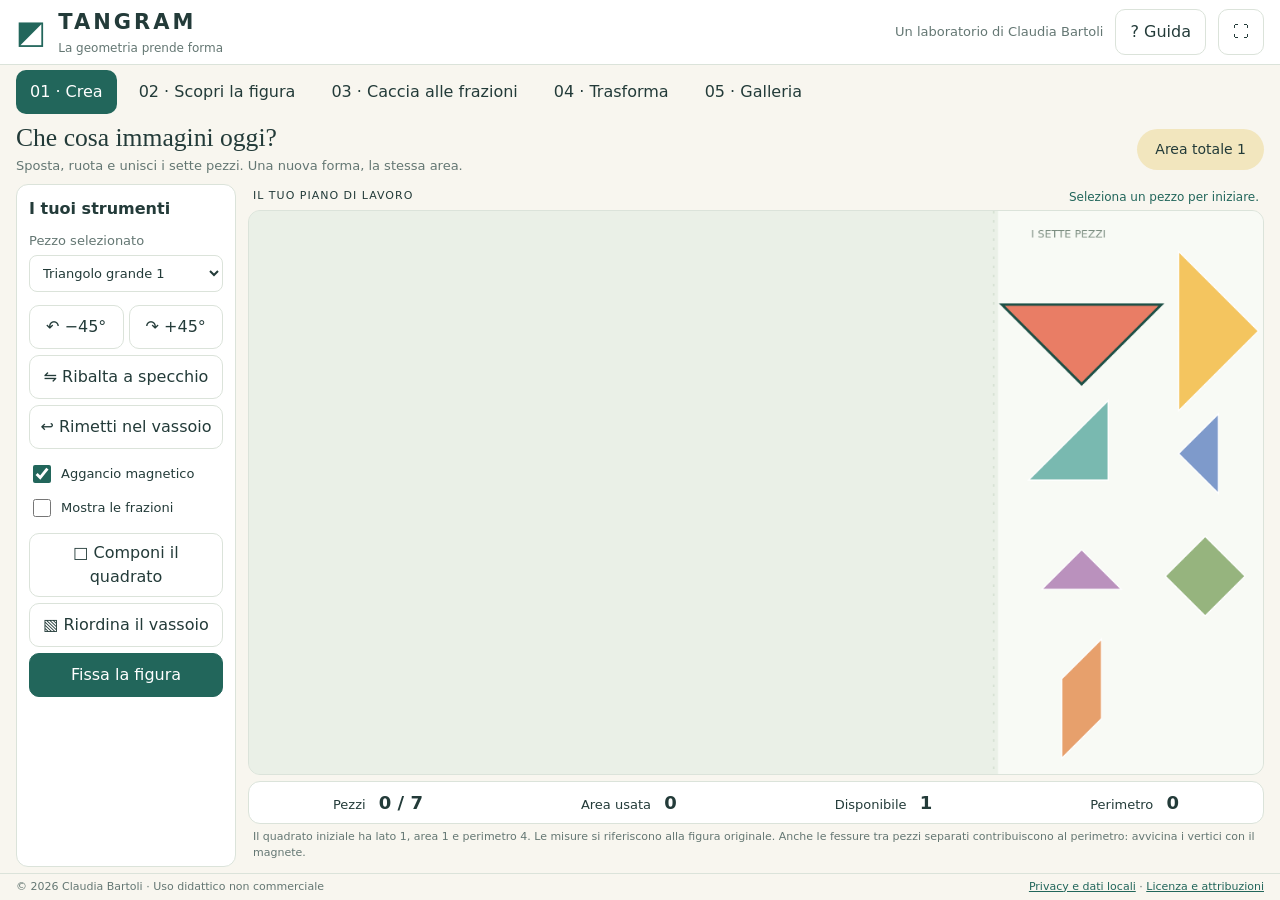
==== commit 08691340: "Add files via upload" ====
--- a/index.html
+++ b/index.html
@@ -1,4 +1,4 @@
-<!doctype html><html lang="it"><head><meta charset="utf-8"><meta name="viewport" content="width=device-width,initial-scale=1"><meta name="description" content="Tangram: un laboratorio di geometria, frazioni e creatività di Claudia Bartoli."><title>Tangram • La geometria prende forma</title><link rel="stylesheet" href="style.css?v=1.3"></head><body>
+<!doctype html><html lang="it"><head><meta charset="utf-8"><meta name="viewport" content="width=device-width,initial-scale=1"><meta name="description" content="Tangram: un laboratorio di geometria, frazioni e creatività di Claudia Bartoli."><title>Tangram • La geometria prende forma</title><link rel="stylesheet" href="style.css?v=1.4"></head><body>
 <header><div class="brand"><span class="logo">◩</span><div><b>TANGRAM</b><small>La geometria prende forma</small></div></div><div class="author">Un laboratorio di Claudia Bartoli</div><button id="help">? Guida</button><button id="full" aria-label="Schermo intero">⛶</button></header>
 <nav aria-label="Ambienti"><button data-mode="create" class="active">01 · Crea</button><button data-mode="discover">02 · Scopri la figura</button><button data-mode="fraction">03 · Caccia alle frazioni</button><button data-mode="scene">04 · Trasforma</button><button data-mode="gallery">05 · Galleria</button></nav>
 <main><section id="workspace"><div class="heading"><div><p class="eyebrow" id="eyebrow">SETTE PEZZI, INFINITE POSSIBILITÀ</p><h1 id="title">Che cosa immagini oggi?</h1><p id="subtitle">Sposta, ruota e unisci i sette pezzi. Una nuova forma, la stessa area.</p></div><span id="progress" class="pill">Area totale 1</span></div>
@@ -10,4 +10,4 @@
 <section id="gallery" hidden><p class="eyebrow">PICCOLI CAPOLAVORI, GRANDI SCOPERTE</p><h1>La tua galleria</h1><p>Le creazioni restano in questo browser. Esporta l’archivio per custodirle o portarle su un altro dispositivo.</p><div class="galleryBar"><button id="myGallery" class="active">Le mie creazioni</button><button id="challengeGallery">Scopri la figura</button><button id="backup">↓ Esporta archivio</button><label class="button">↑ Importa archivio<input id="import" type="file" accept="application/json" hidden></label><button id="clear" class="danger">Cancella tutti i dati</button></div><div id="cards"></div></section></main>
 <footer><span>© 2026 Claudia Bartoli · Uso didattico non commerciale</span><span><a href="privacy.html" target="_blank" rel="noopener">Privacy e dati locali</a> · <a href="licenza.html" target="_blank" rel="noopener">Licenza e attribuzioni</a></span></footer>
 <dialog id="guide"><button class="close">Chiudi ×</button><h2>Una forma nuova, la stessa area</h2><ol><li><b>Crea:</b> trascina i pezzi dal vassoio a destra sul piano a sinistra. Seleziona e ruota di 45°, ribalta il parallelogramma e prova l’aggancio magnetico.</li><li><b>Scopri la figura:</b> copri la sagoma bianca con tutti i pezzi. L’aiuto rivela la soluzione per 3 secondi e blocca i movimenti. Sono valide anche soluzioni alternative con lo stesso contorno.</li><li><b>Caccia alle frazioni:</b> usa solo i pezzi necessari per l’area richiesta, senza sovrapporli.</li><li><b>Colora:</b> con le suddivisioni usa il secchiello. Senza suddivisioni il pennello è libero di uscire dal contorno. Riempimenti e tratti restano visibili passando da una modalità all’altra.</li><li><b>Trasforma:</b> aggiungi un paesaggio, trasla, ruota o ridimensiona la figura. Puoi duplicarla per creare una scena.</li><li><b>Salva:</b> assegna un titolo e conserva il lavoro. Nella galleria delle sfide puoi riprovare per usare meno aiuti.</li></ol><p>Tastiera: scegli il pezzo dal menu; frecce per spostarlo (Maiusc per piccoli passi), R per ruotare, F per ribaltare. Il perimetro comprende anche i contorni degli eventuali fori e si aggiorna durante la costruzione. Con l’aggancio attivo i movimenti che sovrappongono i pezzi vengono bloccati.</p><p>Evita nomi, cognomi e altri dati personali nei titoli. Il salvataggio automatico conserva anche il lavoro in corso. Su dispositivi condivisi i lavori sono visibili agli altri utilizzatori dello stesso browser.</p></dialog>
-<div id="toast" role="status"></div><script src="geometry.js?v=1.3"></script><script src="sagome.js?v=1.3"></script><script src="app.js?v=1.3"></script></body></html>
+<div id="toast" role="status"></div><script src="geometry.js?v=1.4"></script><script src="sagome.js?v=1.4"></script><script src="app.js?v=1.4"></script></body></html>
--- a/style.css
+++ b/style.css
@@ -22,3 +22,7 @@
 @media(max-width:900px){.studio{grid-template-columns:175px minmax(0,1fr)}.boardHeader{font-size:10px}#status{font-size:11px}}
 @media(max-width:620px){body:has(#workspace){height:auto;min-height:100dvh;overflow:auto}body:has(#workspace) main{overflow:visible;padding:6px}#workspace{height:auto}.studio{display:flex;min-height:auto}.studio aside{overflow:visible}.boardWrap{min-height:0}#board{flex:none;height:auto;aspect-ratio:1100/680}.heading #subtitle{font-size:12px}.heading .pill{padding:4px 10px}.under{font-size:10px}}
 @media print{body:has(#workspace){height:auto;overflow:visible}#board{height:auto;flex:none}.studio aside{display:none}}
+
+/* v1.4: bitmap and hit testing fill the viewport, without inert letterbox bands. */
+#board{object-fit:fill;flex-basis:0;min-width:0}
+@media(max-width:620px){#board{flex-basis:auto}}
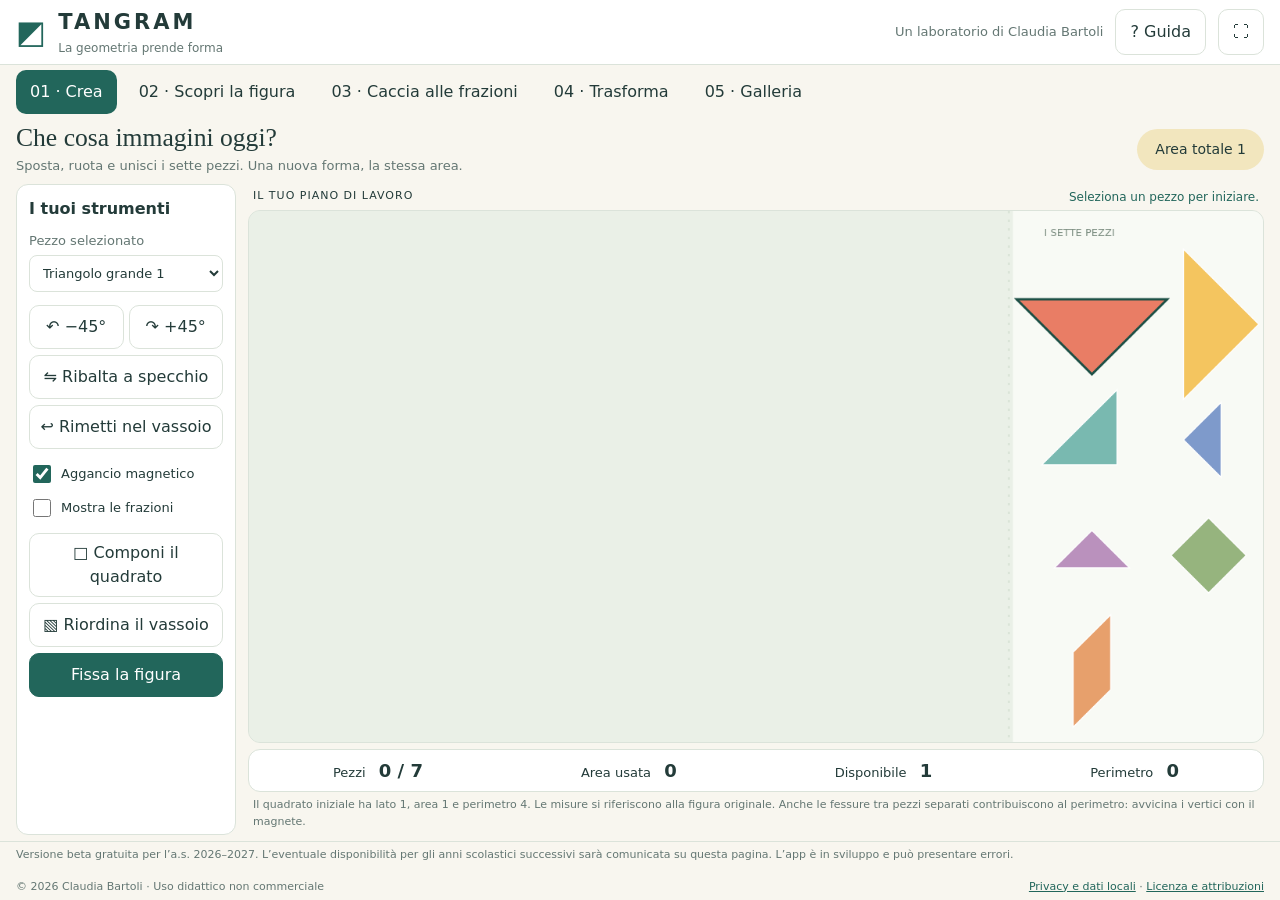
==== commit bf92fc33: "Add files via upload" ====
--- a/index.html
+++ b/index.html
@@ -5,9 +5,9 @@
 <div class="studio"><aside><div id="composeTools"><h2>I tuoi strumenti</h2><label>Pezzo selezionato<select id="pieceSelect"></select></label><div class="pair"><button id="left">↶ −45°</button><button id="right">↷ +45°</button></div><button id="flip">⇋ Ribalta a specchio</button><button id="return">↩ Rimetti nel vassoio</button><label class="check"><input type="checkbox" id="magnet" checked>Aggancio magnetico</label><label class="check"><input type="checkbox" id="fractions">Mostra le frazioni</label><button id="baseSquare">□ Componi il quadrato</button><button id="reset">▧ Riordina il vassoio</button><button id="hint" hidden>☀ Un piccolo aiuto <span id="hintCount">0</span></button><button id="newChallenge" hidden>↻ Nuova sfida</button><label id="targetLabel" hidden>Area da costruire<select id="target"></select></label><button id="newFraction" hidden>⚄ Frazione casuale</button><button id="fix" class="primary">Fissa la figura</button></div>
 <div id="paintTools" hidden><h2>Dai spazio ai colori</h2><label class="check"><input id="divisions" type="checkbox" checked>Suddivisioni interne</label><p id="paintInfo">Secchiello: tocca un pezzo per riempirlo.</p><label>Colore<input id="color" type="color" value="#ef7c65"></label><div class="swatches"></div><label id="brushLabel">Dimensione pennello<input id="brushSize" type="range" min="2" max="40" value="12"></label><label class="check"><input id="eraser" type="checkbox">Gomma del pennello</label><button id="undo">↶ Annulla colore</button><button id="edit">Torna ai pezzi</button><button id="toScene">🏞 Inserisci uno sfondo</button></div>
 <div id="sceneTools" hidden><h2>La tua scena</h2><label>Paesaggio<select id="background"><option>Bianco</option><option>Prato fiorito</option><option>Bosco</option><option>Mare</option><option>Montagna</option><option>Città</option><option>Spazio</option></select></label><button id="translate" class="primary">✥ Trasla: trascina la figura</button><button id="sceneRotate">↻ Ruota 15°</button><label>Riduci / aumenta<input id="scale" type="range" min="25" max="200" value="100"></label><p id="scaleInfo"></p><button id="duplicate">＋ Duplica la figura</button><button id="removeCopy">Rimuovi copia selezionata</button><button id="backPaint">Torna a colorare</button><p class="note">Traslare e ruotare conservano area e perimetro. Ridimensionare conserva le proporzioni, ma cambia le misure.</p></div>
-<div id="saveTools" hidden><hr><label>Titolo della creazione<input id="creationName" maxlength="60" placeholder="La mia farfalla"></label><label>Racconta la figura<textarea id="story" maxlength="300" placeholder="Una breve storia, senza dati personali"></textarea></label><button id="save" class="primary">♡ Salva in galleria</button><div class="pair"><button id="export">PNG</button><button id="print">Stampa</button></div><button id="sheet">Scheda geometrica PNG</button></div></aside>
+<div id="saveTools" hidden><hr><label>Titolo della creazione<input id="creationName" maxlength="60" placeholder="La mia farfalla"></label><label>Racconta la figura<textarea id="story" maxlength="300" placeholder="Una breve storia, senza dati personali"></textarea></label><button id="save" class="primary">♡ Salva in galleria</button><button id="export">Salva immagine PNG</button><button id="sheet">Scheda geometrica PNG</button></div></aside>
 <div class="boardWrap"><div class="boardHeader"><span id="stageLabel">IL TUO PIANO DI LAVORO</span><span id="status" role="status" aria-live="polite">Seleziona un pezzo per iniziare.</span></div><canvas id="board" width="1100" height="680" tabindex="0" aria-label="Piano Tangram: trascina i pezzi; usa anche Tab, selettore pezzi e frecce. R ruota, F ribalta."></canvas><div class="measure"><span>Pezzi <b id="piecesCount">0 / 7</b></span><span>Area usata <b id="areaValue">0</b></span><span>Disponibile <b id="remaining">1</b></span><span>Perimetro <b id="perimeter">—</b></span></div><p class="under">Il quadrato iniziale ha lato 1, area 1 e perimetro 4. Le misure si riferiscono alla figura originale. Anche le fessure tra pezzi separati contribuiscono al perimetro: avvicina i vertici con il magnete.</p></div></div></section>
 <section id="gallery" hidden><p class="eyebrow">PICCOLI CAPOLAVORI, GRANDI SCOPERTE</p><h1>La tua galleria</h1><p>Le creazioni restano in questo browser. Esporta l’archivio per custodirle o portarle su un altro dispositivo.</p><div class="galleryBar"><button id="myGallery" class="active">Le mie creazioni</button><button id="challengeGallery">Scopri la figura</button><button id="backup">↓ Esporta archivio</button><label class="button">↑ Importa archivio<input id="import" type="file" accept="application/json" hidden></label><button id="clear" class="danger">Cancella tutti i dati</button></div><div id="cards"></div></section></main>
-<footer><span>© 2026 Claudia Bartoli · Uso didattico non commerciale</span><span><a href="privacy.html" target="_blank" rel="noopener">Privacy e dati locali</a> · <a href="licenza.html" target="_blank" rel="noopener">Licenza e attribuzioni</a></span></footer>
-<dialog id="guide"><button class="close">Chiudi ×</button><h2>Una forma nuova, la stessa area</h2><ol><li><b>Crea:</b> trascina i pezzi dal vassoio a destra sul piano a sinistra. Seleziona e ruota di 45°, ribalta il parallelogramma e prova l’aggancio magnetico.</li><li><b>Scopri la figura:</b> copri la sagoma bianca con tutti i pezzi. L’aiuto rivela la soluzione per 3 secondi e blocca i movimenti. Sono valide anche soluzioni alternative con lo stesso contorno.</li><li><b>Caccia alle frazioni:</b> usa solo i pezzi necessari per l’area richiesta, senza sovrapporli.</li><li><b>Colora:</b> con le suddivisioni usa il secchiello. Senza suddivisioni il pennello è libero di uscire dal contorno. Riempimenti e tratti restano visibili passando da una modalità all’altra.</li><li><b>Trasforma:</b> aggiungi un paesaggio, trasla, ruota o ridimensiona la figura. Puoi duplicarla per creare una scena.</li><li><b>Salva:</b> assegna un titolo e conserva il lavoro. Nella galleria delle sfide puoi riprovare per usare meno aiuti.</li></ol><p>Tastiera: scegli il pezzo dal menu; frecce per spostarlo (Maiusc per piccoli passi), R per ruotare, F per ribaltare. Il perimetro comprende anche i contorni degli eventuali fori e si aggiorna durante la costruzione. Con l’aggancio attivo i movimenti che sovrappongono i pezzi vengono bloccati.</p><p>Evita nomi, cognomi e altri dati personali nei titoli. Il salvataggio automatico conserva anche il lavoro in corso. Su dispositivi condivisi i lavori sono visibili agli altri utilizzatori dello stesso browser.</p></dialog>
-<div id="toast" role="status"></div><script src="geometry.js?v=1.4"></script><script src="sagome.js?v=1.4"></script><script src="app.js?v=1.4"></script></body></html>
+<footer><span style="flex-basis:100%">Versione beta gratuita per l’a.s. 2026–2027. L’eventuale disponibilità per gli anni scolastici successivi sarà comunicata su questa pagina. L’app è in sviluppo e può presentare errori.</span><span>© 2026 Claudia Bartoli · Uso didattico non commerciale</span><span><a href="privacy.html" target="_blank" rel="noopener">Privacy e dati locali</a> · <a href="licenza.html" target="_blank" rel="noopener">Licenza e attribuzioni</a></span></footer>
+<dialog id="guide"><button class="close">Chiudi ×</button><h2>Una forma nuova, la stessa area</h2><p>Versione beta gratuita per l’a.s. 2026–2027. L’eventuale disponibilità per gli anni scolastici successivi sarà comunicata su questa pagina. L’app è in sviluppo e può presentare errori.</p><ol><li><b>Crea:</b> trascina i pezzi dal vassoio a destra sul piano a sinistra. Seleziona e ruota di 45°, ribalta il parallelogramma e prova l’aggancio magnetico.</li><li><b>Scopri la figura:</b> copri la sagoma bianca con tutti i pezzi. L’aiuto rivela la soluzione per 3 secondi e blocca i movimenti. Sono valide anche soluzioni alternative con lo stesso contorno.</li><li><b>Caccia alle frazioni:</b> usa solo i pezzi necessari per l’area richiesta, senza sovrapporli.</li><li><b>Colora:</b> con le suddivisioni usa il secchiello. Senza suddivisioni il pennello è libero di uscire dal contorno. Riempimenti e tratti restano visibili passando da una modalità all’altra.</li><li><b>Trasforma:</b> aggiungi un paesaggio, trasla, ruota o ridimensiona la figura. Puoi duplicarla per creare una scena.</li><li><b>Salva:</b> assegna un titolo e conserva il lavoro. Nella galleria delle sfide puoi riprovare per usare meno aiuti. Usa Salva immagine PNG o Scheda geometrica PNG per scaricare il lavoro; per stamparlo, apri il file scaricato e usa la stampa del visualizzatore di immagini.</li></ol><p>Tastiera: scegli il pezzo dal menu; frecce per spostarlo (Maiusc per piccoli passi), R per ruotare, F per ribaltare. Il perimetro comprende anche i contorni degli eventuali fori e si aggiorna durante la costruzione. Con l’aggancio attivo i movimenti che sovrappongono i pezzi vengono bloccati.</p><p>Evita nomi, cognomi e altri dati personali nei titoli. Il salvataggio automatico conserva anche il lavoro in corso. Su dispositivi condivisi i lavori sono visibili agli altri utilizzatori dello stesso browser.</p></dialog>
+<div id="toast" role="status"></div><script src="geometry.js?v=1.4"></script><script src="sagome.js?v=1.4"></script><script src="app.js?v=1.5"></script></body></html>
